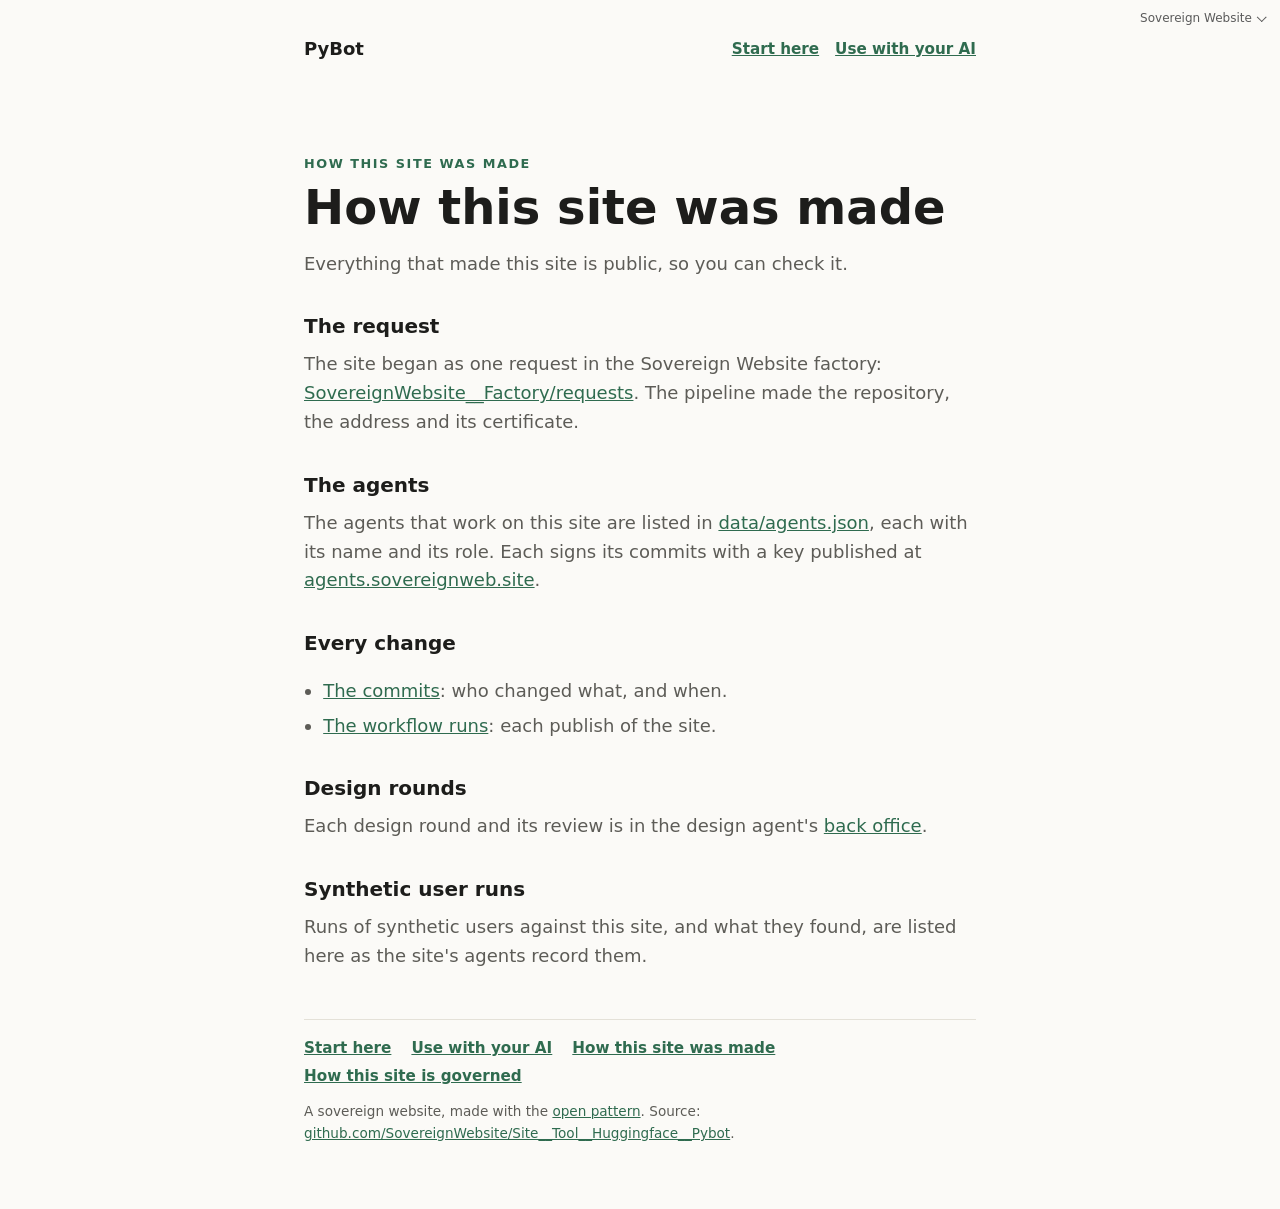
==== site/admin/index.html @ c8dec1c7 "Seed 21 files from SovereignWebsite__Factory (org-apply)" ====
<!doctype html>
<html lang="en-GB">
<head>
<meta charset="utf-8">
<meta name="viewport" content="width=device-width, initial-scale=1">
<title>How this site was made: PyBot</title>
<meta name="description" content="How this site was made: the request, the agents, the commits, the design rounds and the test runs.">
<meta property="og:type" content="website">
<meta property="og:site_name" content="PyBot">
<meta property="og:locale" content="en_GB">
<meta property="og:url" content="https://pybot.huggingface.tool.sovereignweb.site/admin/">
<meta property="og:title" content="How this site was made: PyBot">
<meta property="og:description" content="How this site was made: the request, the agents, the commits, the design rounds and the test runs.">
<meta property="og:image" content="https://pybot.huggingface.tool.sovereignweb.site/assets/share/card-1200x630.jpg">
<meta property="og:image:type" content="image/jpeg">
<meta property="og:image:width" content="1200">
<meta property="og:image:height" content="630">
<meta property="og:image:alt" content="PyBot">
<meta name="twitter:card" content="summary_large_image">
<meta name="twitter:title" content="How this site was made: PyBot">
<meta name="twitter:description" content="How this site was made: the request, the agents, the commits, the design rounds and the test runs.">
<meta name="twitter:image" content="https://pybot.huggingface.tool.sovereignweb.site/assets/share/card-1200x630.jpg">
<link rel="canonical" href="https://pybot.huggingface.tool.sovereignweb.site/admin/">
<style>
:root{--bg:#fbfaf7;--fg:#1d1d1b;--muted:#5d5c57;--accent:#2f6b4f;--line:#e4e1d8}
@media (prefers-color-scheme:dark){:root{--bg:#141513;--fg:#ecebe6;--muted:#a8a69e;--accent:#7fc3a0;--line:#2c2d29}}
*{box-sizing:border-box}body{margin:0;background:var(--bg);color:var(--fg);font:18px/1.6 system-ui,-apple-system,Segoe UI,sans-serif}
main{max-width:44rem;margin:0 auto;padding:10vh 1rem 4rem}
.skip{position:absolute;left:-999px}.skip:focus{left:1rem;top:1rem}
.mark{font-size:.8rem;letter-spacing:.12em;text-transform:uppercase;color:var(--accent);font-weight:600}
h1{font-size:clamp(2rem,6vw,3rem);line-height:1.1;margin:.4rem 0 1rem}
p{color:var(--muted);margin:0 0 1rem}a{color:var(--accent)}
footer{margin-top:3rem;padding-top:1rem;border-top:1px solid var(--line);font-size:.85rem;color:var(--muted)}
/* The Sovereign Website credit on a customer's site: one small, muted control at the far top right that opens a
   pop-up menu of the family links. Not a strip and not a menu bar: the site is about its owner (Dinis, 20 November
   2026: "It needs to fundamentally be about the site and who is it about ... top right pop-up menu").
   CSS only (details/summary), so no script and no CSP issue. It sits in the page's corner, above the owner's header;
   a site whose own header uses that corner moves it with --family-top / --family-right.
   To remove it, the owner sets one attribute: <html data-family-credit="off">. */
.family-credit{--fam-fg:var(--family-fg,#5a5a5a);--fam-strong:var(--family-fg-strong,#111);--fam-bg:var(--family-bg,#fff);
  position:absolute;top:var(--family-top,.4rem);right:var(--family-right,.75rem);z-index:50;font-size:.75rem;line-height:1.4}
@media (prefers-color-scheme:dark){.family-credit{--fam-fg:var(--family-fg,#b5b5b5);--fam-strong:var(--family-fg-strong,#fff);--fam-bg:var(--family-bg,#1c1c1c)}}
.family-credit summary{display:inline-flex;align-items:center;gap:.3rem;cursor:pointer;color:var(--fam-fg);list-style:none;min-height:24px;padding:.15rem .3rem;border-radius:4px}
.family-credit summary::-webkit-details-marker{display:none}
.family-credit summary::after{content:"";width:.35rem;height:.35rem;border:solid currentColor;border-width:0 1px 1px 0;transform:rotate(45deg) translateY(-2px)}
.family-credit summary:hover,.family-credit summary:focus-visible,.family-credit[open] summary{color:var(--fam-strong)}
.family-credit ul{position:absolute;right:0;top:100%;margin:.25rem 0 0;padding:.35rem 0;list-style:none;min-width:11rem;
  background:var(--fam-bg);border:1px solid rgba(127,127,127,.3);border-radius:6px;box-shadow:0 4px 16px rgba(0,0,0,.12)}
.family-credit a{display:block;padding:.3rem .8rem;min-height:24px;color:var(--fam-fg);text-decoration:none}
.family-credit a:hover,.family-credit a:focus-visible{color:var(--fam-strong);background:rgba(127,127,127,.1)}
.family-credit .family-gap{border-bottom:1px solid rgba(127,127,127,.25);padding-bottom:.3rem;margin-bottom:.3rem}
[data-family-credit="off"] .family-credit{display:none}
@media print{.family-credit{display:none}}
.top{display:flex;flex-wrap:wrap;align-items:center;gap:.5rem 1.5rem;max-width:44rem;margin:0 auto;padding:2.2rem 1rem 0}
.top .name{font-weight:600;color:var(--fg);text-decoration:none}
.own{display:flex;gap:1rem;margin-left:auto;font-size:.95rem}
.own a,.site-links a{color:var(--accent);font-weight:600}
.site-links{display:flex;flex-wrap:wrap;gap:.25rem 1.25rem;margin-bottom:.8rem;font-size:.95rem}
@media (max-width:40rem){.own{margin:0;width:100%}}
h2{font-size:1.25rem;margin:2rem 0 .5rem}ol,ul.plain{color:var(--muted);padding-left:1.2rem}li{margin:.35rem 0}
pre{background:rgba(127,127,127,.1);padding:.8rem 1rem;border-radius:6px;white-space:pre-wrap;font-size:.9rem;color:var(--fg)}
code{font-size:.9em}main a,main code{overflow-wrap:anywhere}
</style>
</head>
<body>
<a class="skip" href="#main">Skip to content</a>
<details class="family-credit">
  <summary>Sovereign Website</summary>
  <ul>
    <li><a href="/start/">Start here</a></li>
    <li><a href="/agents/">Use with your AI</a></li>
    <li class="family-gap"><a href="/admin/">How this site was made</a></li>
    <li><a href="https://sovereignwebsite.ai/">Sovereign Website</a></li>
    <li><a href="https://sovereignwebsite.org/">Principles</a></li>
    <li><a href="https://sovereignwebsite.site/">Hosted</a></li>
    <li><a href="https://hub.sovereignweb.site/">Hub</a></li>
    <li><a href="https://agents.sovereignweb.site/">Agents</a></li>
    <li><a href="https://vault.sovereignwebsite.site/">Vault</a></li>
    <li><a href="https://agenticcells.ai/">AgentiCCells</a></li>
    <li><a href="https://riskmandate.ai/">RiskMandate</a></li>
    <li><a href="https://newsroom.sgit.ai/">Newsroom</a></li>
  </ul>
</details>
<header class="top">
  <a class="name" href="/">PyBot</a>
  <nav class="own" aria-label="This site">
    <a href="/start/">Start here</a>
    <a href="/agents/">Use with your AI</a>
  </nav>
</header>
<main id="main">
<div class="mark">How this site was made</div>
<h1>How this site was made</h1>
<p>Everything that made this site is public, so you can check it.</p>
<h2>The request</h2>
<p>The site began as one request in the Sovereign Website factory: <a href="https://github.com/SovereignWebsite/SovereignWebsite__Factory/tree/dev/requests">SovereignWebsite__Factory/requests</a>. The pipeline made the repository, the address and its certificate.</p>
<h2>The agents</h2>
<p>The agents that work on this site are listed in <a href="/data/agents.json">data/agents.json</a>, each with its name and its role. Each signs its commits with a key published at <a href="https://agents.sovereignweb.site/">agents.sovereignweb.site</a>.</p>
<h2>Every change</h2>
<ul class="plain">
<li><a href="https://github.com/SovereignWebsite/Site__Tool__Huggingface__Pybot/commits/dev">The commits</a>: who changed what, and when.</li>
<li><a href="https://github.com/SovereignWebsite/Site__Tool__Huggingface__Pybot/actions">The workflow runs</a>: each publish of the site.</li>
</ul>
<h2>Design rounds</h2>
<p>Each design round and its review is in the design agent's <a href="https://design.agents.sovereignweb.site/back-office.html">back office</a>.</p>
<h2>Synthetic user runs</h2>
<p>Runs of synthetic users against this site, and what they found, are listed here as the site's agents record them.</p>

<footer>
<nav class="site-links" aria-label="About this site">
  <a href="/start/">Start here</a>
  <a href="/agents/">Use with your AI</a>
  <a href="/admin/">How this site was made</a>
  <a href="/policy/">How this site is governed</a>
</nav>
A sovereign website, made with the <a href="https://sovereignwebsite.org/">open pattern</a>. Source: <a href="https://github.com/SovereignWebsite/Site__Tool__Huggingface__Pybot">github.com/SovereignWebsite/Site__Tool__Huggingface__Pybot</a>.
</footer>
</main>
</body>
</html>
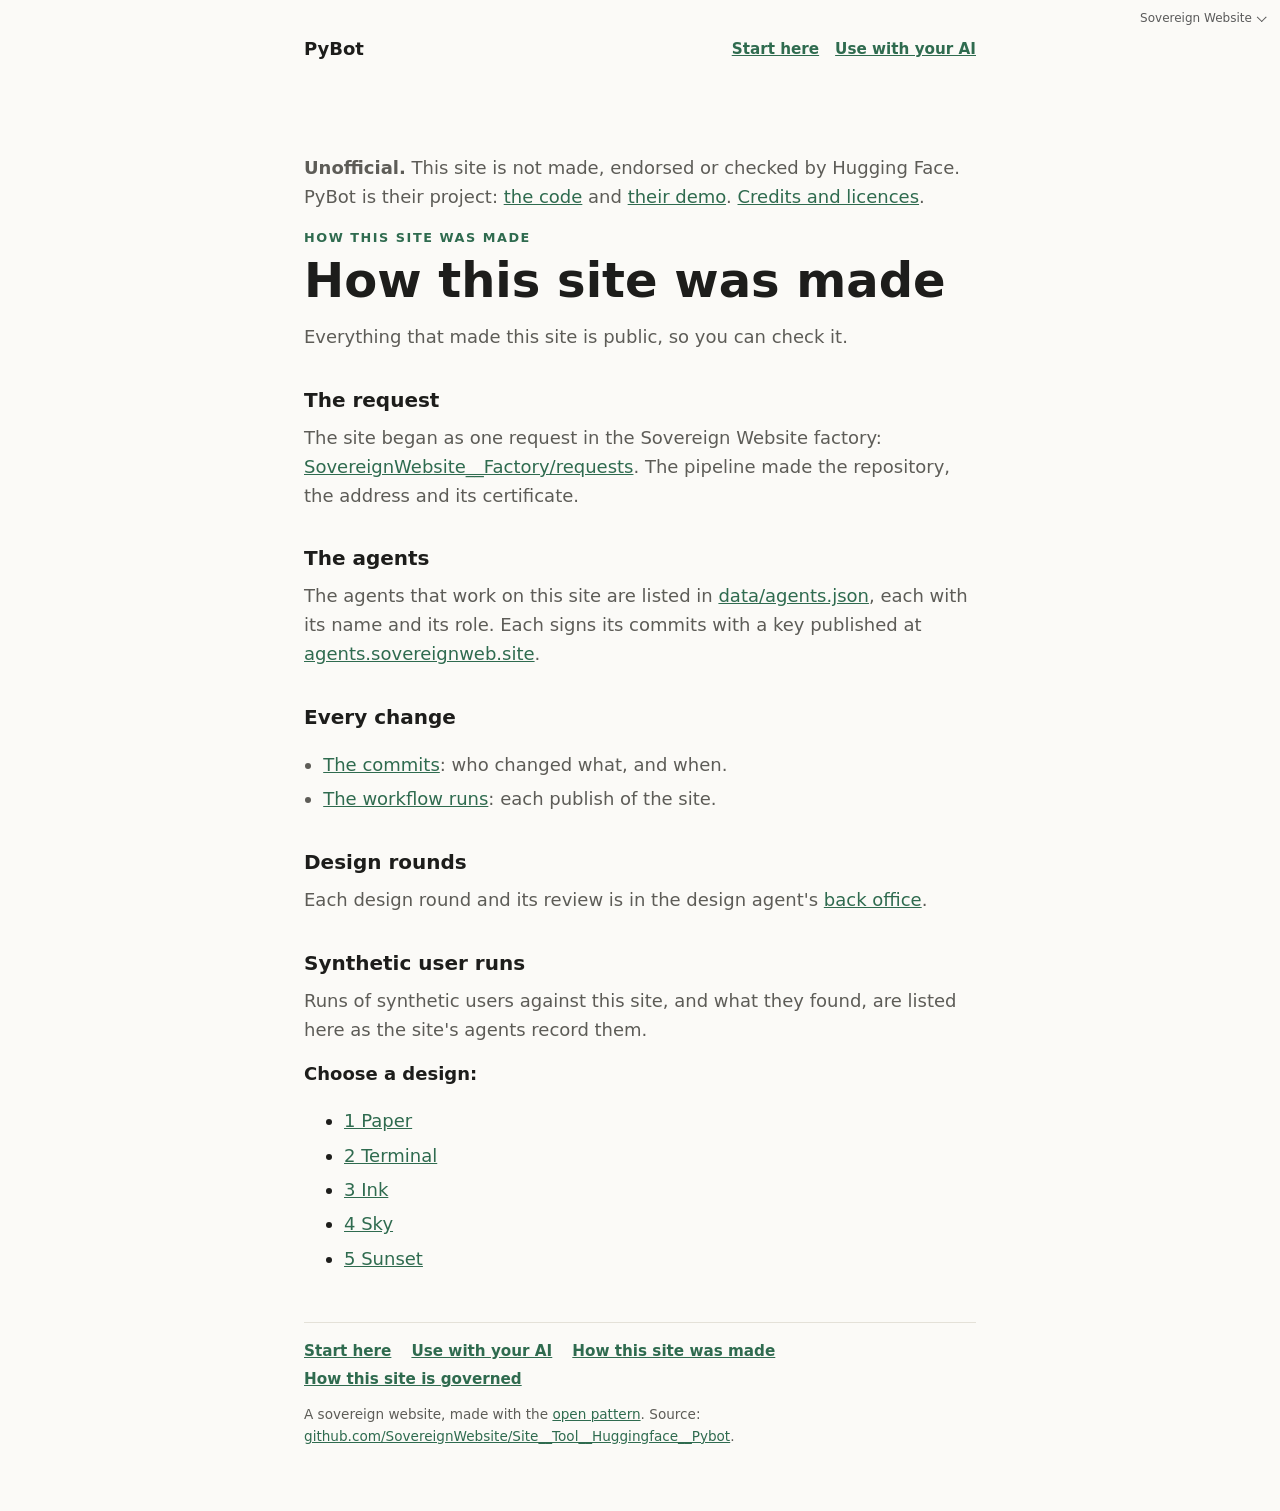
==== commit e72a05ac: "Add the try-it page, credits and licences, the unofficial notice and five designs - /try/: PyBot (hu" ====
--- a/site/admin/index.html
+++ b/site/admin/index.html
@@ -61,6 +61,8 @@
 pre{background:rgba(127,127,127,.1);padding:.8rem 1rem;border-radius:6px;white-space:pre-wrap;font-size:.9rem;color:var(--fg)}
 code{font-size:.9em}main a,main code{overflow-wrap:anywhere}
 </style>
+<link rel="stylesheet" href="/assets/pybot.css">
+<script src="/assets/design.js"></script>
 </head>
 <body>
 <a class="skip" href="#main">Skip to content</a>
@@ -89,6 +91,8 @@
   </nav>
 </header>
 <main id="main">
+<p class="unofficial" role="note"><strong>Unofficial.</strong> This site is not made, endorsed or checked by Hugging Face. PyBot is their project: <a href="https://github.com/huggingface/pybot">the code</a> and <a href="https://huggingface.co/spaces/HuggingFaceSwarms/PyBot">their demo</a>. <a href="/credits/">Credits and licences</a>.</p>
+
 <div class="mark">How this site was made</div>
 <h1>How this site was made</h1>
 <p>Everything that made this site is public, so you can check it.</p>
@@ -106,6 +110,16 @@
 <h2>Synthetic user runs</h2>
 <p>Runs of synthetic users against this site, and what they found, are listed here as the site's agents record them.</p>
 
+<nav class="designs" aria-label="Choose a design">
+<strong>Choose a design:</strong>
+<ul>
+<li><a href="?design=1" data-design="1">1 Paper</a></li>
+<li><a href="?design=2" data-design="2">2 Terminal</a></li>
+<li><a href="?design=3" data-design="3">3 Ink</a></li>
+<li><a href="?design=4" data-design="4">4 Sky</a></li>
+<li><a href="?design=5" data-design="5">5 Sunset</a></li>
+</ul>
+</nav>
 <footer>
 <nav class="site-links" aria-label="About this site">
   <a href="/start/">Start here</a>
